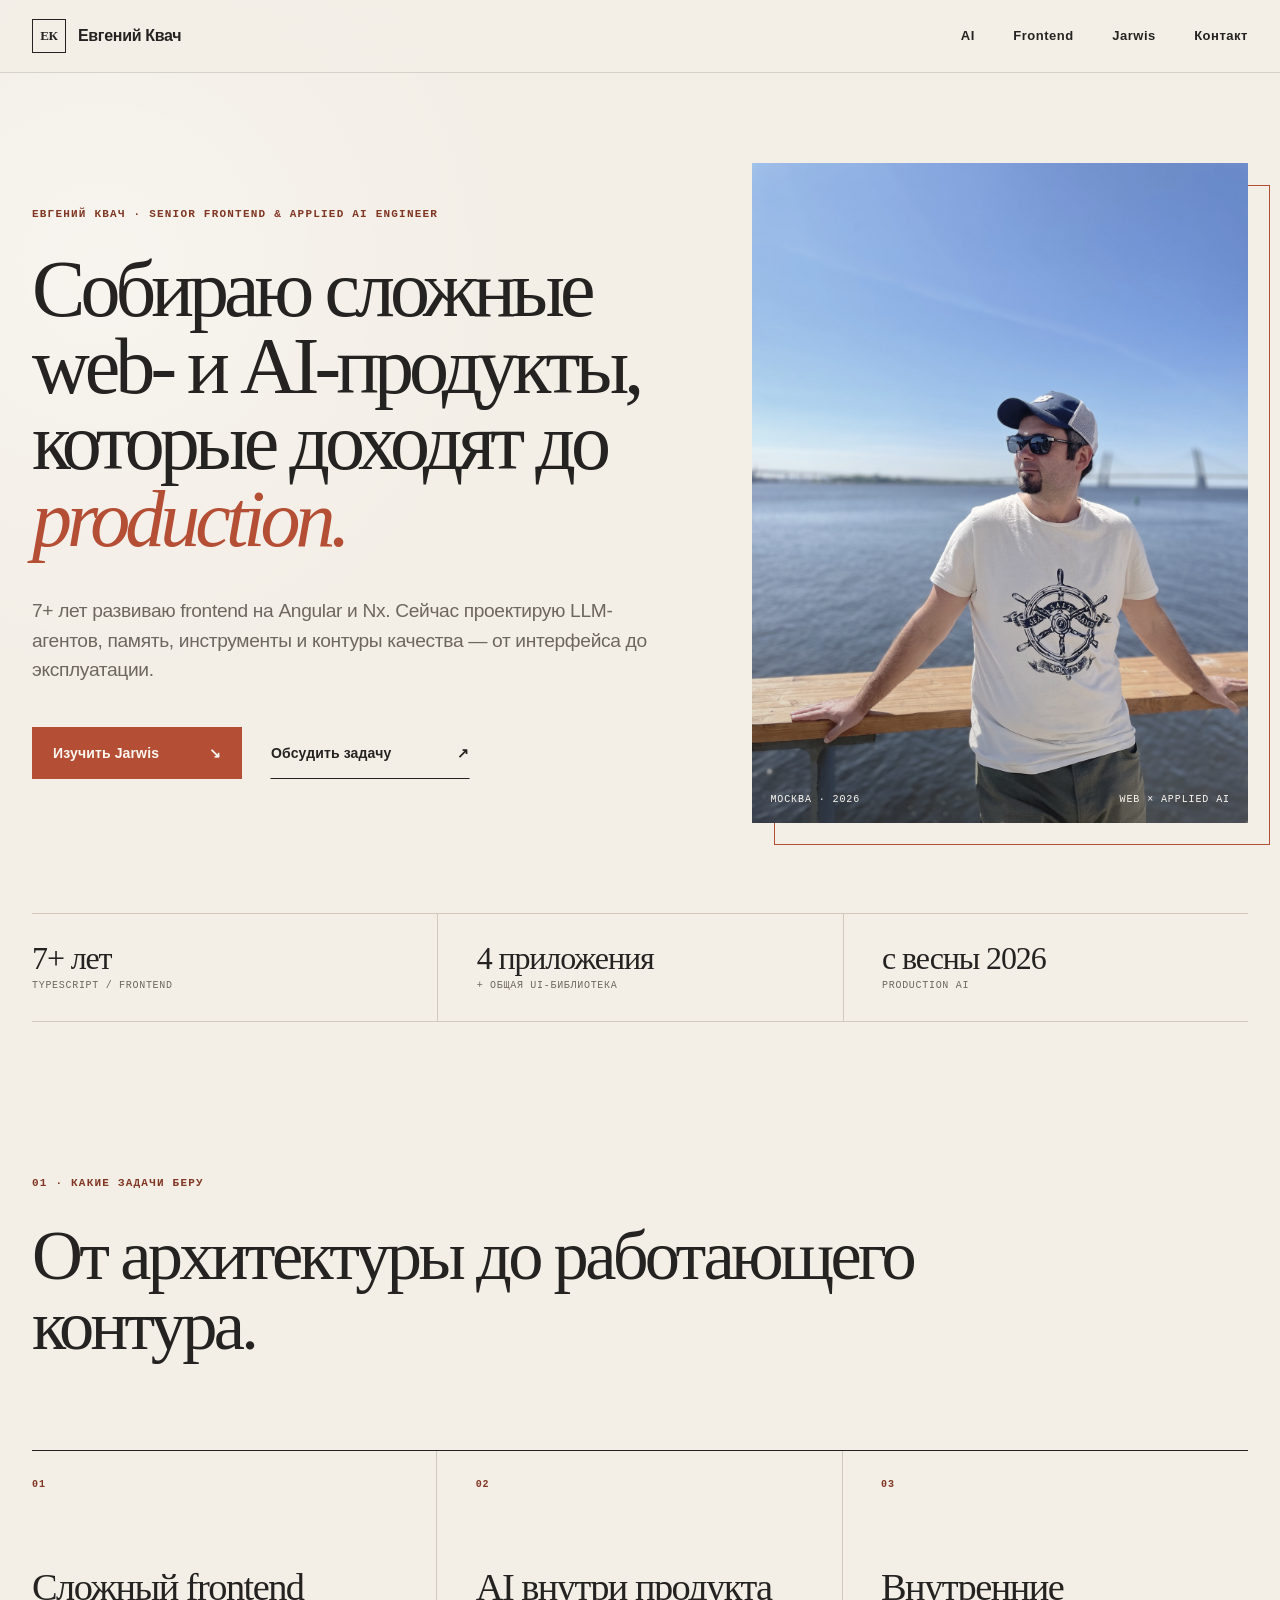
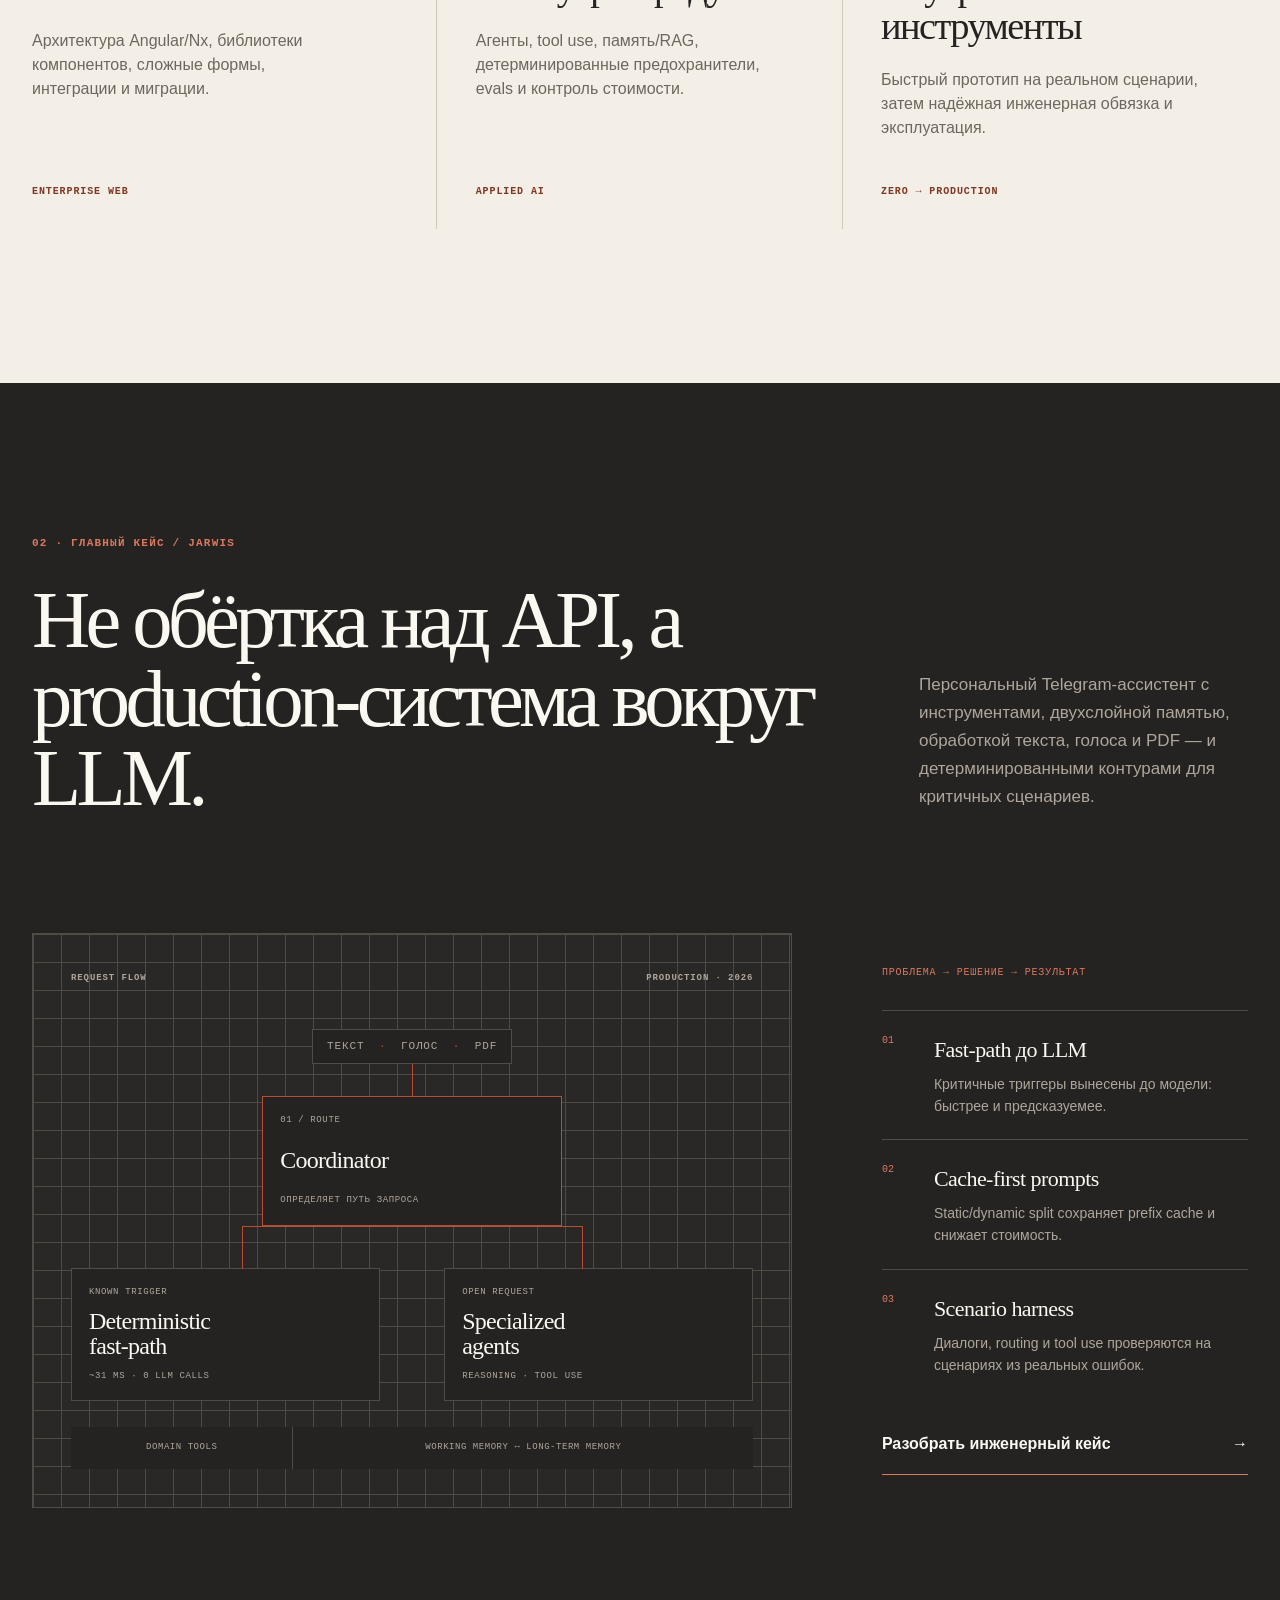
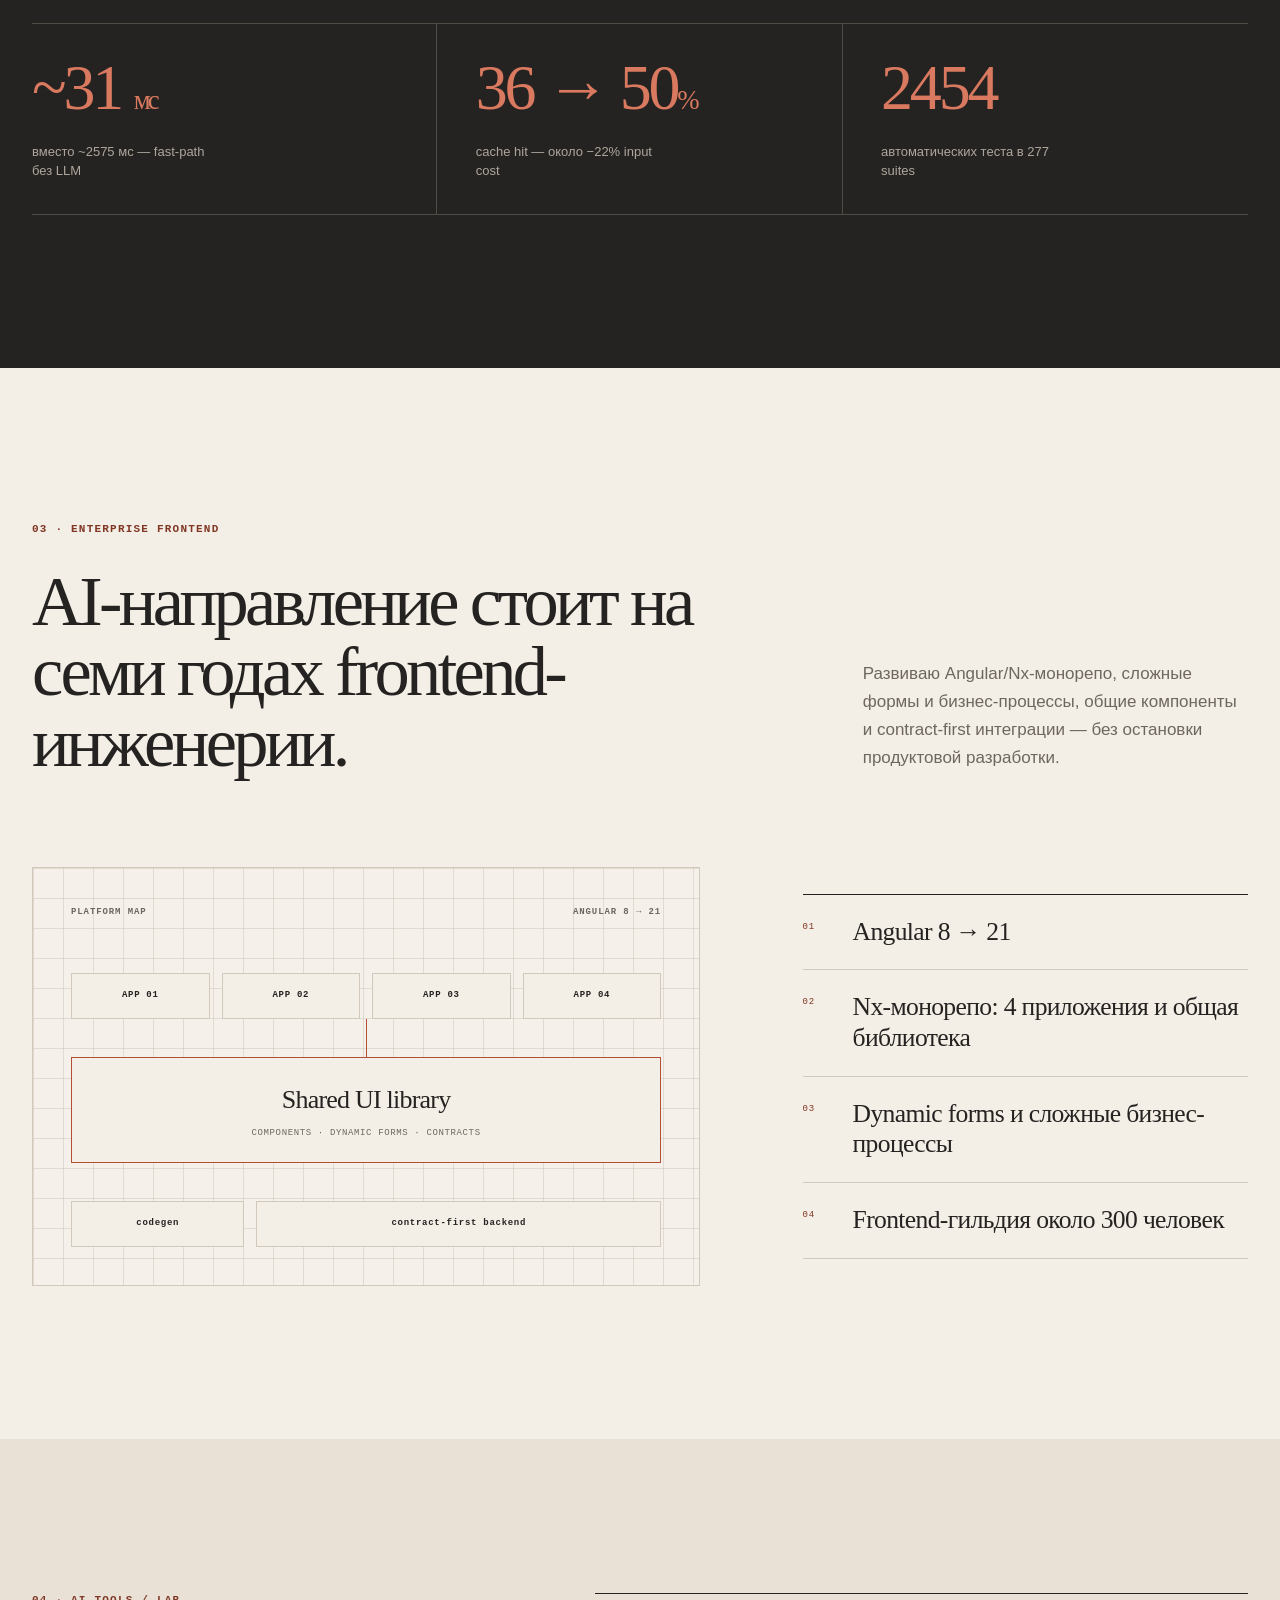
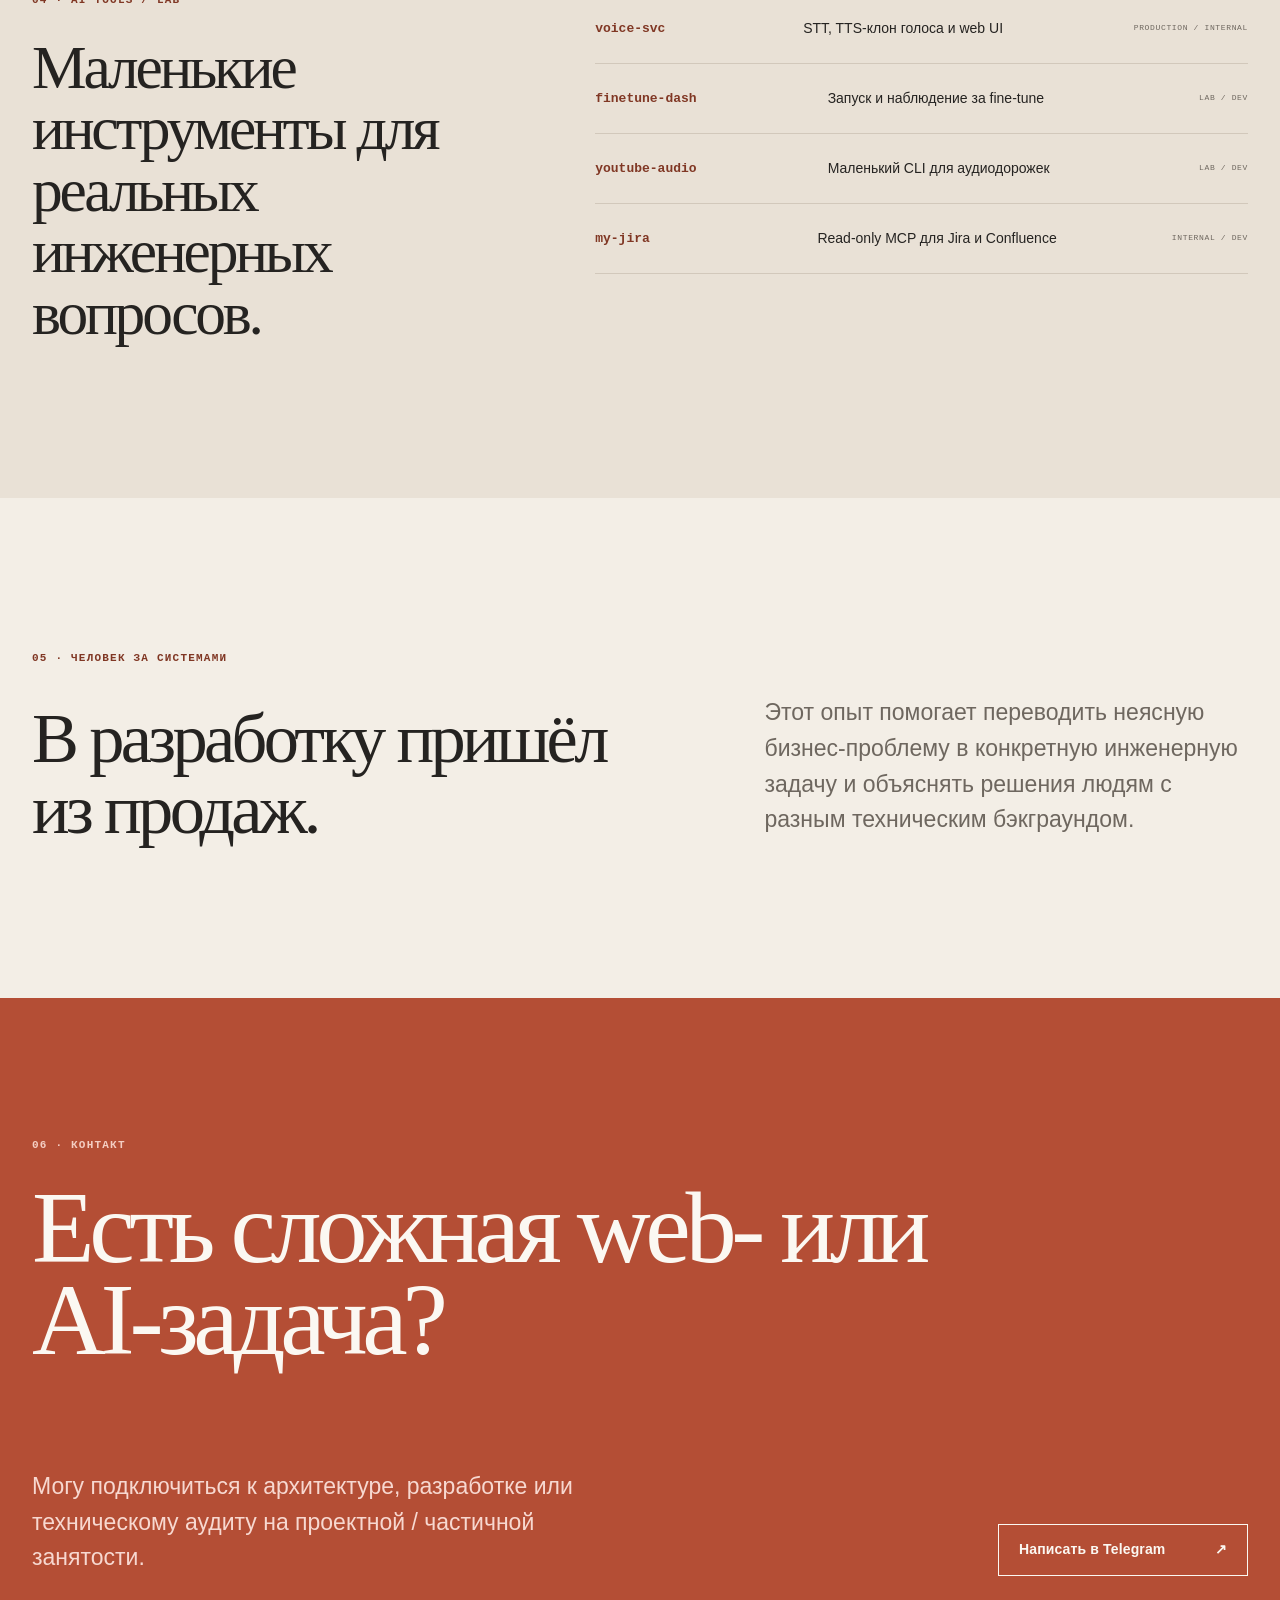
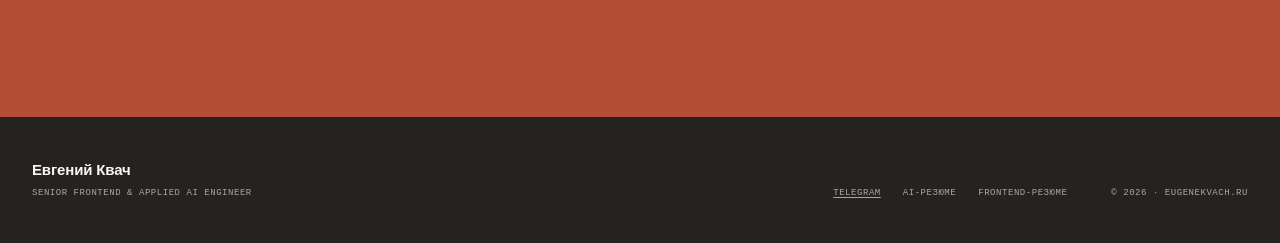
==== prototype/index.html @ 8eeed37c "feat: launch portfolio homepage" ====
<!doctype html>
<html lang="ru">
  <head>
    <meta charset="UTF-8" />
    <meta name="viewport" content="width=device-width, initial-scale=1.0" />
    <meta
      name="description"
      content="Евгений Квач — Senior Frontend &amp; Applied AI Engineer. Сложные web- и AI-продукты от архитектуры до production."
    />
    <title>Евгений Квач — Senior Frontend &amp; Applied AI Engineer</title>
    <link rel="canonical" href="https://eugenekvach.ru/" />
    <link rel="icon" href="data:," />
    <meta property="og:type" content="website" />
    <meta property="og:locale" content="ru_RU" />
    <meta property="og:url" content="https://eugenekvach.ru/" />
    <meta property="og:title" content="Евгений Квач — Senior Frontend &amp; Applied AI Engineer" />
    <meta
      property="og:description"
      content="Собираю сложные web- и AI-продукты, которые доходят до production."
    />
    <meta property="og:image" content="https://eugenekvach.ru/assets/eugene-kvach.jpg" />
    <meta name="twitter:card" content="summary_large_image" />
    <link rel="preload" href="./assets/eugene-kvach.jpg" as="image" />
    <link rel="stylesheet" href="./styles.css" />
  </head>
  <body>
    <a class="skip-link" href="#content">К основному содержанию</a>

    <header class="site-header">
      <div class="shell header-inner">
        <a class="wordmark" href="#top" aria-label="Евгений Квач, на начало страницы">
          <span class="wordmark__mark" aria-hidden="true">ЕК</span>
          <span>Евгений Квач</span>
        </a>

        <nav class="site-nav" aria-label="Основная навигация">
          <a href="#jarwis">AI</a>
          <a href="#frontend">Frontend</a>
          <a href="#jarwis">Jarwis</a>
          <a href="#contact">Контакт</a>
        </nav>
      </div>
    </header>

    <main id="content">
      <section class="hero shell" id="top" aria-labelledby="hero-title">
        <div class="hero__copy">
          <p class="eyebrow">Евгений Квач · Senior Frontend &amp; Applied AI Engineer</p>
          <h1 id="hero-title">
            Собираю сложные web- и AI-продукты, которые доходят до
            <span>production.</span>
          </h1>
          <p class="hero__lead">
            7+ лет развиваю frontend на Angular и Nx. Сейчас проектирую LLM-агентов,
            память, инструменты и контуры качества — от интерфейса до эксплуатации.
          </p>

          <div class="hero__actions" aria-label="Основные действия">
            <a class="button button--primary" href="#jarwis">
              Изучить Jarwis
              <span aria-hidden="true">↘</span>
            </a>
            <a class="button button--text" href="https://t.me/euhoo">
              Обсудить задачу
              <span aria-hidden="true">↗</span>
            </a>
          </div>
        </div>

        <figure class="portrait">
          <img
            class="portrait__image"
            src="./assets/eugene-kvach.jpg"
            alt="Евгений Квач у воды в солнечный день"
            width="1350"
            height="1800"
          />
          <figcaption>
            <span>Москва · 2026</span>
            <span>Web × Applied AI</span>
          </figcaption>
        </figure>
      </section>

      <section class="proof-strip shell" aria-label="Ключевые факты">
        <article>
          <strong>7+ лет</strong>
          <span>TypeScript / frontend</span>
        </article>
        <article>
          <strong>4 приложения</strong>
          <span>+ общая UI-библиотека</span>
        </article>
        <article>
          <strong>с весны 2026</strong>
          <span>production AI</span>
        </article>
      </section>

      <section class="section shell" aria-labelledby="tasks-title">
        <div class="section-heading">
          <p class="eyebrow">01 · Какие задачи беру</p>
          <h2 id="tasks-title">От архитектуры до работающего контура.</h2>
        </div>

        <div class="task-grid">
          <article class="task-card">
            <span class="task-card__number">01</span>
            <h3>Сложный frontend</h3>
            <p>
              Архитектура Angular/Nx, библиотеки компонентов, сложные формы,
              интеграции и миграции.
            </p>
            <span class="task-card__tag">enterprise web</span>
          </article>
          <article class="task-card">
            <span class="task-card__number">02</span>
            <h3>AI внутри продукта</h3>
            <p>
              Агенты, tool use, память/RAG, детерминированные предохранители, evals и
              контроль стоимости.
            </p>
            <span class="task-card__tag">applied AI</span>
          </article>
          <article class="task-card">
            <span class="task-card__number">03</span>
            <h3>Внутренние инструменты</h3>
            <p>
              Быстрый прототип на реальном сценарии, затем надёжная инженерная
              обвязка и эксплуатация.
            </p>
            <span class="task-card__tag">zero → production</span>
          </article>
        </div>
      </section>

      <section class="jarwis" id="jarwis" aria-labelledby="jarwis-title">
        <div class="shell">
          <div class="jarwis__intro">
            <div>
              <p class="eyebrow eyebrow--dark">02 · Главный кейс / Jarwis</p>
              <h2 id="jarwis-title">Не обёртка над API, а production-система вокруг LLM.</h2>
            </div>
            <p>
              Персональный Telegram-ассистент с инструментами, двухслойной памятью,
              обработкой текста, голоса и PDF — и детерминированными контурами для
              критичных сценариев.
            </p>
          </div>

          <div class="jarwis__body">
            <div class="system-map" aria-label="Упрощённая архитектура Jarwis">
              <div class="system-map__caption">
                <span>request flow</span>
                <span>production · 2026</span>
              </div>
              <div class="system-map__ingress">Текст <i>·</i> Голос <i>·</i> PDF</div>
              <div class="flow-line" aria-hidden="true"></div>
              <div class="system-node system-node--primary">
                <span>01 / route</span>
                <strong>Coordinator</strong>
                <small>определяет путь запроса</small>
              </div>
              <div class="flow-split" aria-hidden="true"><span></span></div>
              <div class="system-map__branch">
                <div class="system-node">
                  <span>known trigger</span>
                  <strong>Deterministic<br />fast-path</strong>
                  <small>~31 ms · 0 LLM calls</small>
                </div>
                <div class="system-node">
                  <span>open request</span>
                  <strong>Specialized<br />agents</strong>
                  <small>reasoning · tool use</small>
                </div>
              </div>
              <div class="system-map__foundation">
                <span>domain tools</span>
                <span>working memory ↔ long-term memory</span>
              </div>
            </div>

            <div class="jarwis__story">
              <p class="jarwis__kicker">Проблема → решение → результат</p>
              <ol>
                <li>
                  <span>01</span>
                  <p>
                    <strong>Fast-path до LLM</strong>
                    Критичные триггеры вынесены до модели: быстрее и предсказуемее.
                  </p>
                </li>
                <li>
                  <span>02</span>
                  <p>
                    <strong>Cache-first prompts</strong>
                    Static/dynamic split сохраняет prefix cache и снижает стоимость.
                  </p>
                </li>
                <li>
                  <span>03</span>
                  <p>
                    <strong>Scenario harness</strong>
                    Диалоги, routing и tool use проверяются на сценариях из реальных
                    ошибок.
                  </p>
                </li>
              </ol>
              <a class="case-link" href="#contact">
                Разобрать инженерный кейс
                <span aria-hidden="true">→</span>
              </a>
            </div>
          </div>

          <div class="metric-grid" aria-label="Результаты Jarwis">
            <article>
              <strong>~31 <small>мс</small></strong>
              <span>вместо ~2575 мс — fast-path без LLM</span>
            </article>
            <article>
              <strong>36 → 50<small>%</small></strong>
              <span>cache hit — около −22% input cost</span>
            </article>
            <article>
              <strong>2454</strong>
              <span>автоматических теста в 277 suites</span>
            </article>
          </div>
        </div>
      </section>

      <section class="section shell frontend" id="frontend" aria-labelledby="frontend-title">
        <div class="section-heading section-heading--split">
          <div>
            <p class="eyebrow">03 · Enterprise Frontend</p>
            <h2 id="frontend-title">AI-направление стоит на семи годах frontend-инженерии.</h2>
          </div>
          <p>
            Развиваю Angular/Nx-монорепо, сложные формы и бизнес-процессы, общие
            компоненты и contract-first интеграции — без остановки продуктовой
            разработки.
          </p>
        </div>

        <div class="frontend__content">
          <div class="architecture-map" aria-label="Схема frontend-платформы">
            <div class="architecture-map__topline">
              <span>platform map</span>
              <span>Angular 8 → 21</span>
            </div>
            <div class="architecture-map__apps">
              <span>APP 01</span>
              <span>APP 02</span>
              <span>APP 03</span>
              <span>APP 04</span>
            </div>
            <div class="architecture-map__connector" aria-hidden="true"></div>
            <div class="architecture-map__shared">
              <strong>Shared UI library</strong>
              <span>components · dynamic forms · contracts</span>
            </div>
            <div class="architecture-map__bottom">
              <span>codegen</span>
              <span>contract-first backend</span>
            </div>
          </div>

          <ul class="fact-list">
            <li><span>01</span>Angular 8 → 21</li>
            <li><span>02</span>Nx-монорепо: 4 приложения и общая библиотека</li>
            <li><span>03</span>Dynamic forms и сложные бизнес-процессы</li>
            <li><span>04</span>Frontend-гильдия около 300 человек</li>
          </ul>
        </div>
      </section>

      <section class="lab" id="lab" aria-labelledby="lab-title">
        <div class="shell lab__inner">
          <div class="section-heading">
            <p class="eyebrow">04 · AI Tools / Lab</p>
            <h2 id="lab-title">Маленькие инструменты для реальных инженерных вопросов.</h2>
          </div>

          <div class="lab-list">
            <article>
              <code>voice-svc</code>
              <p>STT, TTS-клон голоса и web UI</p>
              <span>production / internal</span>
            </article>
            <article>
              <code>finetune-dash</code>
              <p>Запуск и наблюдение за fine-tune</p>
              <span>lab / dev</span>
            </article>
            <article>
              <code>youtube-audio</code>
              <p>Маленький CLI для аудиодорожек</p>
              <span>lab / dev</span>
            </article>
            <article>
              <code>my-jira</code>
              <p>Read-only MCP для Jira и Confluence</p>
              <span>internal / dev</span>
            </article>
          </div>
        </div>
      </section>

      <section class="about shell" aria-labelledby="about-title">
        <p class="eyebrow">05 · Человек за системами</p>
        <div class="about__copy">
          <h2 id="about-title">В разработку пришёл из продаж.</h2>
          <p>
            Этот опыт помогает переводить неясную бизнес-проблему в конкретную
            инженерную задачу и объяснять решения людям с разным техническим
            бэкграундом.
          </p>
        </div>
      </section>

      <section class="contact" id="contact" aria-labelledby="contact-title">
        <div class="shell contact__inner">
          <p class="eyebrow eyebrow--contact">06 · Контакт</p>
          <h2 id="contact-title">Есть сложная web- или AI-задача?</h2>
          <div class="contact__footer">
            <p>
              Могу подключиться к архитектуре, разработке или техническому аудиту на
              проектной / частичной занятости.
            </p>
            <a class="button button--contact" href="https://t.me/euhoo">
              Написать в Telegram
              <span aria-hidden="true">↗</span>
            </a>
          </div>
        </div>
      </section>
    </main>

    <footer class="site-footer">
      <div class="shell footer-inner">
        <div>
          <strong>Евгений Квач</strong>
          <span>Senior Frontend &amp; Applied AI Engineer</span>
        </div>
        <div class="footer-links">
          <a href="https://t.me/euhoo">Telegram</a>
          <span>AI-резюме</span>
          <span>Frontend-резюме</span>
        </div>
        <span>© 2026 · eugenekvach.ru</span>
      </div>
    </footer>
  </body>
</html>
---- prototype/styles.css ----
:root {
  --paper: #f3eee6;
  --paper-strong: #e9e1d6;
  --ink: #252321;
  --ink-soft: #6e675f;
  --line: #d2c8bb;
  --accent: #b44e35;
  --accent-dark: #803724;
  --night: #252321;
  --night-soft: #aea69c;
  --night-line: #514b45;
  --white: #fbf8f2;
  --serif: Georgia, "Times New Roman", serif;
  --sans: Inter, ui-sans-serif, -apple-system, BlinkMacSystemFont, "Segoe UI", sans-serif;
  --mono: "SFMono-Regular", Consolas, "Liberation Mono", monospace;
  --shell: 1320px;
}

*,
*::before,
*::after {
  box-sizing: border-box;
}

html {
  scroll-behavior: smooth;
}

body {
  margin: 0;
  background:
    radial-gradient(circle at 8% 4%, rgb(255 255 255 / 36%), transparent 26rem),
    var(--paper);
  color: var(--ink);
  font-family: var(--sans);
  font-size: 16px;
  line-height: 1.5;
  text-rendering: optimizeLegibility;
}

body,
a,
button {
  -webkit-font-smoothing: antialiased;
}

a {
  color: inherit;
  text-decoration-thickness: 1px;
  text-underline-offset: 0.24em;
}

img {
  display: block;
  max-width: 100%;
}

::selection {
  background: var(--accent);
  color: var(--white);
}

.shell {
  width: min(calc(100% - 64px), var(--shell));
  margin-inline: auto;
}

.skip-link {
  position: fixed;
  z-index: 100;
  top: 12px;
  left: 12px;
  padding: 10px 16px;
  translate: 0 -160%;
  background: var(--ink);
  color: var(--white);
}

.skip-link:focus {
  translate: 0;
}

.site-header {
  position: sticky;
  z-index: 20;
  top: 0;
  border-bottom: 1px solid rgb(37 35 33 / 14%);
  background: rgb(243 238 230 / 88%);
  backdrop-filter: blur(14px);
}

.header-inner {
  display: flex;
  min-height: 72px;
  align-items: center;
  justify-content: space-between;
  gap: 32px;
}

.wordmark {
  display: inline-flex;
  align-items: center;
  gap: 12px;
  font-weight: 680;
  letter-spacing: -0.02em;
  text-decoration: none;
}

.wordmark__mark {
  display: grid;
  width: 34px;
  aspect-ratio: 1;
  place-items: center;
  border: 1px solid var(--ink);
  font-family: var(--serif);
  font-size: 13px;
  font-weight: 700;
}

.site-nav {
  display: flex;
  align-items: center;
  gap: clamp(18px, 3vw, 42px);
  font-size: 13px;
  font-weight: 650;
  letter-spacing: 0.04em;
}

.site-nav a {
  text-decoration-color: transparent;
  transition: text-decoration-color 160ms ease;
}

.site-nav a:hover,
.site-nav a:focus-visible {
  text-decoration-color: var(--accent);
}

.hero {
  display: grid;
  min-height: min(850px, calc(100svh - 72px));
  grid-template-columns: minmax(0, 1.12fr) minmax(390px, 0.88fr);
  align-items: center;
  gap: clamp(48px, 7vw, 112px);
  padding-block: clamp(56px, 7vw, 100px);
}

.hero__copy {
  position: relative;
  z-index: 1;
}

.eyebrow {
  margin: 0 0 28px;
  color: var(--accent-dark);
  font-family: var(--mono);
  font-size: 11px;
  font-weight: 700;
  letter-spacing: 0.11em;
  line-height: 1.45;
  text-transform: uppercase;
}

.hero h1 {
  max-width: 920px;
  margin: 0;
  font-family: var(--serif);
  font-size: clamp(54px, 6.25vw, 92px);
  font-weight: 400;
  letter-spacing: -0.062em;
  line-height: 0.96;
}

.hero h1 span {
  color: var(--accent);
  font-style: italic;
  white-space: nowrap;
}

.hero__lead {
  max-width: 660px;
  margin: 38px 0 0;
  color: var(--ink-soft);
  font-size: clamp(18px, 1.5vw, 22px);
  letter-spacing: -0.018em;
  line-height: 1.55;
}

.hero__actions {
  display: flex;
  flex-wrap: wrap;
  gap: 14px 28px;
  margin-top: 42px;
}

.button {
  display: inline-flex;
  min-height: 52px;
  align-items: center;
  justify-content: space-between;
  gap: 28px;
  border: 1px solid transparent;
  font-size: 14px;
  font-weight: 720;
  letter-spacing: 0.01em;
  text-decoration: none;
  transition:
    background-color 160ms ease,
    border-color 160ms ease,
    color 160ms ease;
}

.button--primary {
  min-width: 210px;
  padding: 0 20px;
  background: var(--accent);
  color: var(--white);
}

.button--primary:hover,
.button--primary:focus-visible {
  background: var(--accent-dark);
}

.button--text {
  min-width: 200px;
  border-bottom-color: var(--ink);
}

.button--text:hover,
.button--text:focus-visible {
  border-bottom-color: var(--accent);
  color: var(--accent-dark);
}

.portrait {
  position: relative;
  width: min(100%, 520px);
  margin: 0 0 0 auto;
  align-self: stretch;
}

.portrait::before {
  position: absolute;
  z-index: -1;
  inset: 22px -22px -22px 22px;
  border: 1px solid var(--accent);
  content: "";
}

.portrait::after {
  position: absolute;
  inset: 0;
  background: linear-gradient(180deg, transparent 58%, rgb(36 32 29 / 20%));
  content: "";
  pointer-events: none;
}

.portrait__image {
  width: 100%;
  height: 100%;
  min-height: 620px;
  object-fit: cover;
  object-position: 58% 56%;
  filter: saturate(0.78) contrast(0.97) sepia(0.05);
}

.portrait figcaption {
  position: absolute;
  z-index: 2;
  right: 18px;
  bottom: 16px;
  left: 18px;
  display: flex;
  justify-content: space-between;
  gap: 20px;
  color: var(--white);
  font-family: var(--mono);
  font-size: 10px;
  letter-spacing: 0.09em;
  text-transform: uppercase;
}

.proof-strip {
  display: grid;
  grid-template-columns: repeat(3, 1fr);
  border-block: 1px solid var(--line);
}

.proof-strip article {
  display: grid;
  gap: 4px;
  padding: 28px clamp(18px, 3vw, 42px);
  border-left: 1px solid var(--line);
}

.proof-strip article:first-child {
  border-left: 0;
  padding-left: 0;
}

.proof-strip strong {
  font-family: var(--serif);
  font-size: clamp(25px, 2.5vw, 34px);
  font-weight: 400;
  letter-spacing: -0.035em;
  line-height: 1;
}

.proof-strip span {
  color: var(--ink-soft);
  font-family: var(--mono);
  font-size: 10px;
  letter-spacing: 0.07em;
  text-transform: uppercase;
}

.section {
  padding-block: clamp(104px, 12vw, 176px);
}

.section-heading {
  max-width: 950px;
  margin-bottom: clamp(52px, 7vw, 92px);
}

.section-heading h2,
.about h2,
.contact h2 {
  margin: 0;
  font-family: var(--serif);
  font-size: clamp(44px, 5.5vw, 78px);
  font-weight: 400;
  letter-spacing: -0.052em;
  line-height: 1;
}

.task-grid {
  display: grid;
  grid-template-columns: repeat(3, 1fr);
  border-top: 1px solid var(--ink);
}

.task-card {
  display: flex;
  min-height: 360px;
  flex-direction: column;
  padding: 26px clamp(22px, 3vw, 40px) 30px;
  border-right: 1px solid var(--line);
}

.task-card:first-child {
  padding-left: 0;
}

.task-card:last-child {
  border-right: 0;
  padding-right: 0;
}

.task-card__number,
.task-card__tag {
  color: var(--accent-dark);
  font-family: var(--mono);
  font-size: 10px;
  font-weight: 700;
  letter-spacing: 0.09em;
  text-transform: uppercase;
}

.task-card h3 {
  max-width: 300px;
  margin: 76px 0 22px;
  font-family: var(--serif);
  font-size: clamp(31px, 3vw, 43px);
  font-weight: 400;
  letter-spacing: -0.04em;
  line-height: 1.02;
}

.task-card p {
  max-width: 36ch;
  margin: 0;
  color: var(--ink-soft);
  font-size: 16px;
}

.task-card__tag {
  margin-top: auto;
  padding-top: 44px;
}

.jarwis {
  overflow: hidden;
  padding-block: clamp(104px, 12vw, 170px);
  background: var(--night);
  color: var(--white);
}

.eyebrow--dark {
  color: #d9795f;
}

.jarwis__intro {
  display: grid;
  grid-template-columns: minmax(0, 1.55fr) minmax(280px, 0.65fr);
  align-items: end;
  gap: clamp(44px, 8vw, 130px);
}

.jarwis__intro h2 {
  max-width: 900px;
  margin: 0;
  font-family: var(--serif);
  font-size: clamp(48px, 6.3vw, 88px);
  font-weight: 400;
  letter-spacing: -0.058em;
  line-height: 0.98;
}

.jarwis__intro > p {
  margin: 0 0 6px;
  color: var(--night-soft);
  font-size: 17px;
  line-height: 1.65;
}

.jarwis__body {
  display: grid;
  grid-template-columns: minmax(0, 1.35fr) minmax(300px, 0.65fr);
  gap: clamp(46px, 7vw, 100px);
  margin-top: clamp(70px, 9vw, 124px);
}

.system-map {
  padding: clamp(22px, 3vw, 38px);
  border: 1px solid var(--night-line);
  background:
    linear-gradient(var(--night-line) 1px, transparent 1px),
    linear-gradient(90deg, var(--night-line) 1px, transparent 1px),
    #2a2826;
  background-size: 28px 28px;
}

.system-map__caption,
.architecture-map__topline {
  display: flex;
  justify-content: space-between;
  gap: 20px;
  color: var(--night-soft);
  font-family: var(--mono);
  font-size: 9px;
  font-weight: 700;
  letter-spacing: 0.1em;
  text-transform: uppercase;
}

.system-map__ingress {
  width: fit-content;
  margin: 44px auto 0;
  padding: 8px 14px;
  border: 1px solid var(--night-line);
  background: var(--night);
  color: var(--night-soft);
  font-family: var(--mono);
  font-size: 11px;
  letter-spacing: 0.08em;
  text-transform: uppercase;
}

.system-map__ingress i {
  padding-inline: 7px;
  color: var(--accent);
  font-style: normal;
}

.flow-line {
  width: 1px;
  height: 32px;
  margin-inline: auto;
  background: var(--accent);
}

.system-node {
  display: grid;
  min-height: 130px;
  align-content: space-between;
  gap: 10px;
  padding: 17px;
  border: 1px solid var(--night-line);
  background: var(--night);
}

.system-node--primary {
  width: min(100%, 300px);
  margin-inline: auto;
  border-color: var(--accent);
}

.system-node span,
.system-node small {
  color: var(--night-soft);
  font-family: var(--mono);
  font-size: 9px;
  font-weight: 500;
  letter-spacing: 0.07em;
  text-transform: uppercase;
}

.system-node strong {
  font-family: var(--serif);
  font-size: 24px;
  font-weight: 400;
  letter-spacing: -0.03em;
  line-height: 1.05;
}

.flow-split {
  position: relative;
  width: 50%;
  height: 42px;
  margin-inline: auto;
  border-top: 1px solid var(--accent);
}

.flow-split::before,
.flow-split::after,
.flow-split span {
  position: absolute;
  top: 0;
  width: 1px;
  height: 42px;
  background: var(--accent);
  content: "";
}

.flow-split::before {
  left: 0;
}

.flow-split::after {
  right: 0;
}

.flow-split span {
  left: 50%;
  height: 0;
}

.system-map__branch {
  display: grid;
  grid-template-columns: 1fr 1fr;
  gap: clamp(22px, 5vw, 64px);
}

.system-map__foundation {
  display: grid;
  grid-template-columns: 0.65fr 1.35fr;
  gap: 1px;
  margin-top: 26px;
  background: var(--night-line);
}

.system-map__foundation span {
  padding: 14px;
  background: var(--night);
  color: var(--night-soft);
  font-family: var(--mono);
  font-size: 9px;
  letter-spacing: 0.06em;
  text-align: center;
  text-transform: uppercase;
}

.jarwis__story {
  align-self: center;
}

.jarwis__kicker {
  margin: 0 0 30px;
  color: #d9795f;
  font-family: var(--mono);
  font-size: 10px;
  letter-spacing: 0.08em;
  text-transform: uppercase;
}

.jarwis__story ol {
  margin: 0;
  padding: 0;
  list-style: none;
}

.jarwis__story li {
  display: grid;
  grid-template-columns: 34px 1fr;
  gap: 18px;
  padding: 22px 0;
  border-top: 1px solid var(--night-line);
}

.jarwis__story li > span {
  color: #d9795f;
  font-family: var(--mono);
  font-size: 10px;
}

.jarwis__story li p {
  margin: 0;
  color: var(--night-soft);
  font-size: 14px;
  line-height: 1.55;
}

.jarwis__story li strong {
  display: block;
  margin-bottom: 7px;
  color: var(--white);
  font-family: var(--serif);
  font-size: 22px;
  font-weight: 400;
  letter-spacing: -0.025em;
}

.case-link {
  display: flex;
  justify-content: space-between;
  margin-top: 16px;
  padding: 18px 0;
  border-bottom: 1px solid #d9795f;
  color: var(--white);
  font-weight: 700;
  text-decoration: none;
}

.metric-grid {
  display: grid;
  grid-template-columns: repeat(3, 1fr);
  margin-top: clamp(72px, 9vw, 120px);
  border-block: 1px solid var(--night-line);
}

.metric-grid article {
  min-height: 190px;
  padding: 32px clamp(20px, 3vw, 42px);
  border-right: 1px solid var(--night-line);
}

.metric-grid article:first-child {
  padding-left: 0;
}

.metric-grid article:last-child {
  border-right: 0;
  padding-right: 0;
}

.metric-grid strong {
  display: block;
  color: #d9795f;
  font-family: var(--serif);
  font-size: clamp(44px, 5vw, 70px);
  font-weight: 400;
  letter-spacing: -0.05em;
  line-height: 1;
}

.metric-grid small {
  font-size: 0.42em;
}

.metric-grid span {
  display: block;
  max-width: 27ch;
  margin-top: 22px;
  color: var(--night-soft);
  font-size: 13px;
  line-height: 1.5;
}

.section-heading--split {
  display: grid;
  max-width: none;
  grid-template-columns: minmax(0, 1.3fr) minmax(260px, 0.7fr);
  align-items: end;
  gap: clamp(50px, 9vw, 150px);
}

.section-heading--split > p {
  margin: 0 0 5px;
  color: var(--ink-soft);
  font-size: 17px;
  line-height: 1.65;
}

.frontend__content {
  display: grid;
  grid-template-columns: minmax(0, 1.2fr) minmax(300px, 0.8fr);
  gap: clamp(54px, 8vw, 120px);
  align-items: center;
}

.architecture-map {
  padding: clamp(22px, 3vw, 38px);
  border: 1px solid var(--line);
  background:
    linear-gradient(rgb(210 200 187 / 55%) 1px, transparent 1px),
    linear-gradient(90deg, rgb(210 200 187 / 55%) 1px, transparent 1px),
    rgb(255 255 255 / 16%);
  background-size: 30px 30px;
}

.architecture-map__topline {
  color: var(--ink-soft);
}

.architecture-map__apps {
  display: grid;
  grid-template-columns: repeat(4, 1fr);
  gap: 12px;
  margin-top: 54px;
}

.architecture-map__apps span,
.architecture-map__bottom span {
  padding: 15px 8px;
  border: 1px solid var(--line);
  background: var(--paper);
  font-family: var(--mono);
  font-size: 9px;
  font-weight: 700;
  letter-spacing: 0.08em;
  text-align: center;
}

.architecture-map__connector {
  width: 1px;
  height: 38px;
  margin-inline: auto;
  background: var(--accent);
}

.architecture-map__shared {
  display: grid;
  gap: 8px;
  padding: 22px;
  border: 1px solid var(--accent);
  background: var(--paper);
  text-align: center;
}

.architecture-map__shared strong {
  font-family: var(--serif);
  font-size: 26px;
  font-weight: 400;
  letter-spacing: -0.03em;
}

.architecture-map__shared span {
  color: var(--ink-soft);
  font-family: var(--mono);
  font-size: 9px;
  letter-spacing: 0.07em;
  text-transform: uppercase;
}

.architecture-map__bottom {
  display: grid;
  grid-template-columns: 0.6fr 1.4fr;
  gap: 12px;
  margin-top: 38px;
}

.fact-list {
  margin: 0;
  padding: 0;
  border-top: 1px solid var(--ink);
  list-style: none;
}

.fact-list li {
  display: grid;
  grid-template-columns: 34px 1fr;
  gap: 16px;
  padding: 22px 0;
  border-bottom: 1px solid var(--line);
  font-family: var(--serif);
  font-size: clamp(20px, 2vw, 27px);
  letter-spacing: -0.025em;
  line-height: 1.2;
}

.fact-list li span {
  padding-top: 5px;
  color: var(--accent-dark);
  font-family: var(--mono);
  font-size: 9px;
  letter-spacing: 0.08em;
}

.lab {
  padding-block: clamp(104px, 12vw, 170px);
  background: var(--paper-strong);
}

.lab__inner {
  display: grid;
  grid-template-columns: minmax(300px, 0.8fr) minmax(0, 1.2fr);
  gap: clamp(60px, 10vw, 170px);
}

.lab .section-heading {
  margin-bottom: 0;
}

.lab .section-heading h2 {
  font-size: clamp(42px, 4.8vw, 70px);
}

.lab-list {
  border-top: 1px solid var(--ink);
}

.lab-list article {
  display: grid;
  grid-template-columns: 0.6fr 1fr auto;
  gap: 24px;
  align-items: center;
  padding: 24px 0;
  border-bottom: 1px solid var(--line);
}

.lab-list code {
  color: var(--accent-dark);
  font-family: var(--mono);
  font-size: 13px;
  font-weight: 700;
}

.lab-list p {
  margin: 0;
  font-size: 14px;
}

.lab-list span {
  color: var(--ink-soft);
  font-family: var(--mono);
  font-size: 8px;
  letter-spacing: 0.08em;
  text-transform: uppercase;
}

.about {
  padding-block: clamp(105px, 12vw, 170px);
}

.about__copy {
  display: grid;
  grid-template-columns: minmax(0, 0.9fr) minmax(300px, 0.72fr);
  align-items: end;
  justify-content: space-between;
  gap: clamp(60px, 10vw, 170px);
}

.about__copy p {
  margin: 0 0 6px;
  color: var(--ink-soft);
  font-size: clamp(18px, 1.8vw, 24px);
  line-height: 1.55;
}

.contact {
  padding-block: clamp(90px, 11vw, 150px);
  background: var(--accent);
  color: var(--white);
}

.eyebrow--contact {
  color: #f4cec3;
}

.contact h2 {
  max-width: 1000px;
  font-size: clamp(54px, 8vw, 112px);
  line-height: 0.9;
}

.contact__footer {
  display: flex;
  align-items: end;
  justify-content: space-between;
  gap: 44px;
  margin-top: clamp(60px, 8vw, 110px);
}

.contact__footer p {
  max-width: 610px;
  margin: 0;
  color: #f7d8d0;
  font-size: clamp(17px, 1.8vw, 23px);
  line-height: 1.55;
}

.button--contact {
  min-width: 250px;
  padding: 0 20px;
  border-color: var(--white);
}

.button--contact:hover,
.button--contact:focus-visible {
  background: var(--white);
  color: var(--accent-dark);
}

.site-footer {
  padding-block: 42px;
  background: var(--night);
  color: var(--white);
}

.footer-inner {
  display: grid;
  grid-template-columns: 1fr auto auto;
  gap: 44px;
  align-items: end;
  color: var(--night-soft);
  font-family: var(--mono);
  font-size: 9px;
  letter-spacing: 0.06em;
  text-transform: uppercase;
}

.footer-inner > div:first-child {
  display: grid;
  gap: 6px;
}

.footer-inner strong {
  color: var(--white);
  font-family: var(--sans);
  font-size: 15px;
  letter-spacing: -0.01em;
  text-transform: none;
}

.footer-links {
  display: flex;
  gap: 22px;
}

:focus-visible {
  outline: 2px solid currentColor;
  outline-offset: 4px;
}

@media (max-width: 1050px) {
  .hero {
    grid-template-columns: minmax(0, 1fr) minmax(330px, 0.7fr);
    gap: 46px;
  }

  .hero h1 {
    font-size: clamp(52px, 7vw, 72px);
  }

  .portrait__image {
    min-height: 560px;
  }

  .jarwis__intro,
  .section-heading--split {
    grid-template-columns: 1fr;
  }

  .jarwis__intro > p,
  .section-heading--split > p {
    max-width: 660px;
  }

  .jarwis__body {
    grid-template-columns: 1fr;
  }

  .jarwis__story {
    display: grid;
    grid-template-columns: 1fr 1.5fr;
    gap: 40px;
  }

  .jarwis__kicker {
    margin-top: 24px;
  }

  .case-link {
    grid-column: 2;
  }

  .frontend__content {
    grid-template-columns: 1fr;
  }

  .lab__inner {
    grid-template-columns: 1fr;
  }

  .lab .section-heading {
    max-width: 800px;
  }
}

@media (max-width: 760px) {
  .shell {
    width: min(calc(100% - 40px), var(--shell));
  }

  .header-inner {
    min-height: 62px;
  }

  .wordmark > span:last-child {
    display: none;
  }

  .site-nav {
    max-width: calc(100vw - 92px);
    gap: 20px;
    overflow-x: auto;
    scrollbar-width: none;
  }

  .site-nav::-webkit-scrollbar {
    display: none;
  }

  .hero {
    min-height: auto;
    grid-template-columns: 1fr;
    gap: 52px;
    padding-block: 54px 74px;
  }

  .hero h1 {
    font-size: clamp(46px, 13vw, 66px);
    line-height: 0.95;
  }

  .hero__lead {
    margin-top: 30px;
    font-size: 17px;
  }

  .hero__actions {
    margin-top: 34px;
  }

  .portrait {
    width: calc(100% - 16px);
    height: min(118vw, 590px);
    margin: 0 auto 0 0;
  }

  .portrait::before {
    inset: 14px -14px -14px 14px;
  }

  .portrait__image {
    min-height: 0;
    object-position: 58% 54%;
  }

  .proof-strip,
  .task-grid,
  .metric-grid {
    grid-template-columns: 1fr;
  }

  .proof-strip article,
  .proof-strip article:first-child {
    padding: 22px 0;
    border-left: 0;
    border-bottom: 1px solid var(--line);
  }

  .proof-strip article:last-child {
    border-bottom: 0;
  }

  .section-heading {
    margin-bottom: 46px;
  }

  .section-heading h2,
  .about h2 {
    font-size: clamp(41px, 11vw, 58px);
  }

  .task-card,
  .task-card:first-child,
  .task-card:last-child {
    min-height: 300px;
    padding: 24px 0;
    border-right: 0;
    border-bottom: 1px solid var(--line);
  }

  .task-card:last-child {
    border-bottom: 0;
  }

  .task-card h3 {
    margin-top: 50px;
  }

  .jarwis__intro h2 {
    font-size: clamp(43px, 12vw, 60px);
  }

  .system-map__branch {
    gap: 14px;
  }

  .system-node {
    min-height: 142px;
    padding: 13px;
  }

  .system-node strong {
    font-size: 20px;
  }

  .flow-split {
    width: 52%;
  }

  .system-map__foundation {
    grid-template-columns: 1fr;
  }

  .jarwis__story {
    display: block;
  }

  .case-link {
    grid-column: auto;
  }

  .metric-grid article,
  .metric-grid article:first-child,
  .metric-grid article:last-child {
    min-height: auto;
    padding: 28px 0;
    border-right: 0;
    border-bottom: 1px solid var(--night-line);
  }

  .metric-grid article:last-child {
    border-bottom: 0;
  }

  .architecture-map__apps {
    grid-template-columns: repeat(2, 1fr);
  }

  .architecture-map__bottom {
    grid-template-columns: 1fr;
  }

  .lab-list article {
    grid-template-columns: 1fr auto;
    gap: 7px 18px;
  }

  .lab-list p {
    grid-column: 1 / -1;
    grid-row: 2;
  }

  .about__copy {
    grid-template-columns: 1fr;
    gap: 38px;
  }

  .contact h2 {
    font-size: clamp(51px, 14vw, 76px);
  }

  .contact__footer {
    align-items: stretch;
    flex-direction: column;
  }

  .button--contact {
    width: 100%;
  }

  .footer-inner {
    grid-template-columns: 1fr;
    gap: 26px;
  }

  .footer-links {
    flex-wrap: wrap;
  }
}

@media (max-width: 430px) {
  .hero__actions {
    display: grid;
  }

  .button--primary,
  .button--text {
    width: 100%;
  }

  .portrait figcaption span:last-child {
    display: none;
  }

  .system-map {
    margin-inline: -8px;
    padding-inline: 14px;
  }

  .system-node strong {
    font-size: 18px;
  }
}

@media (prefers-reduced-motion: reduce) {
  html {
    scroll-behavior: auto;
  }

  *,
  *::before,
  *::after {
    scroll-behavior: auto !important;
    transition-duration: 0.01ms !important;
  }
}
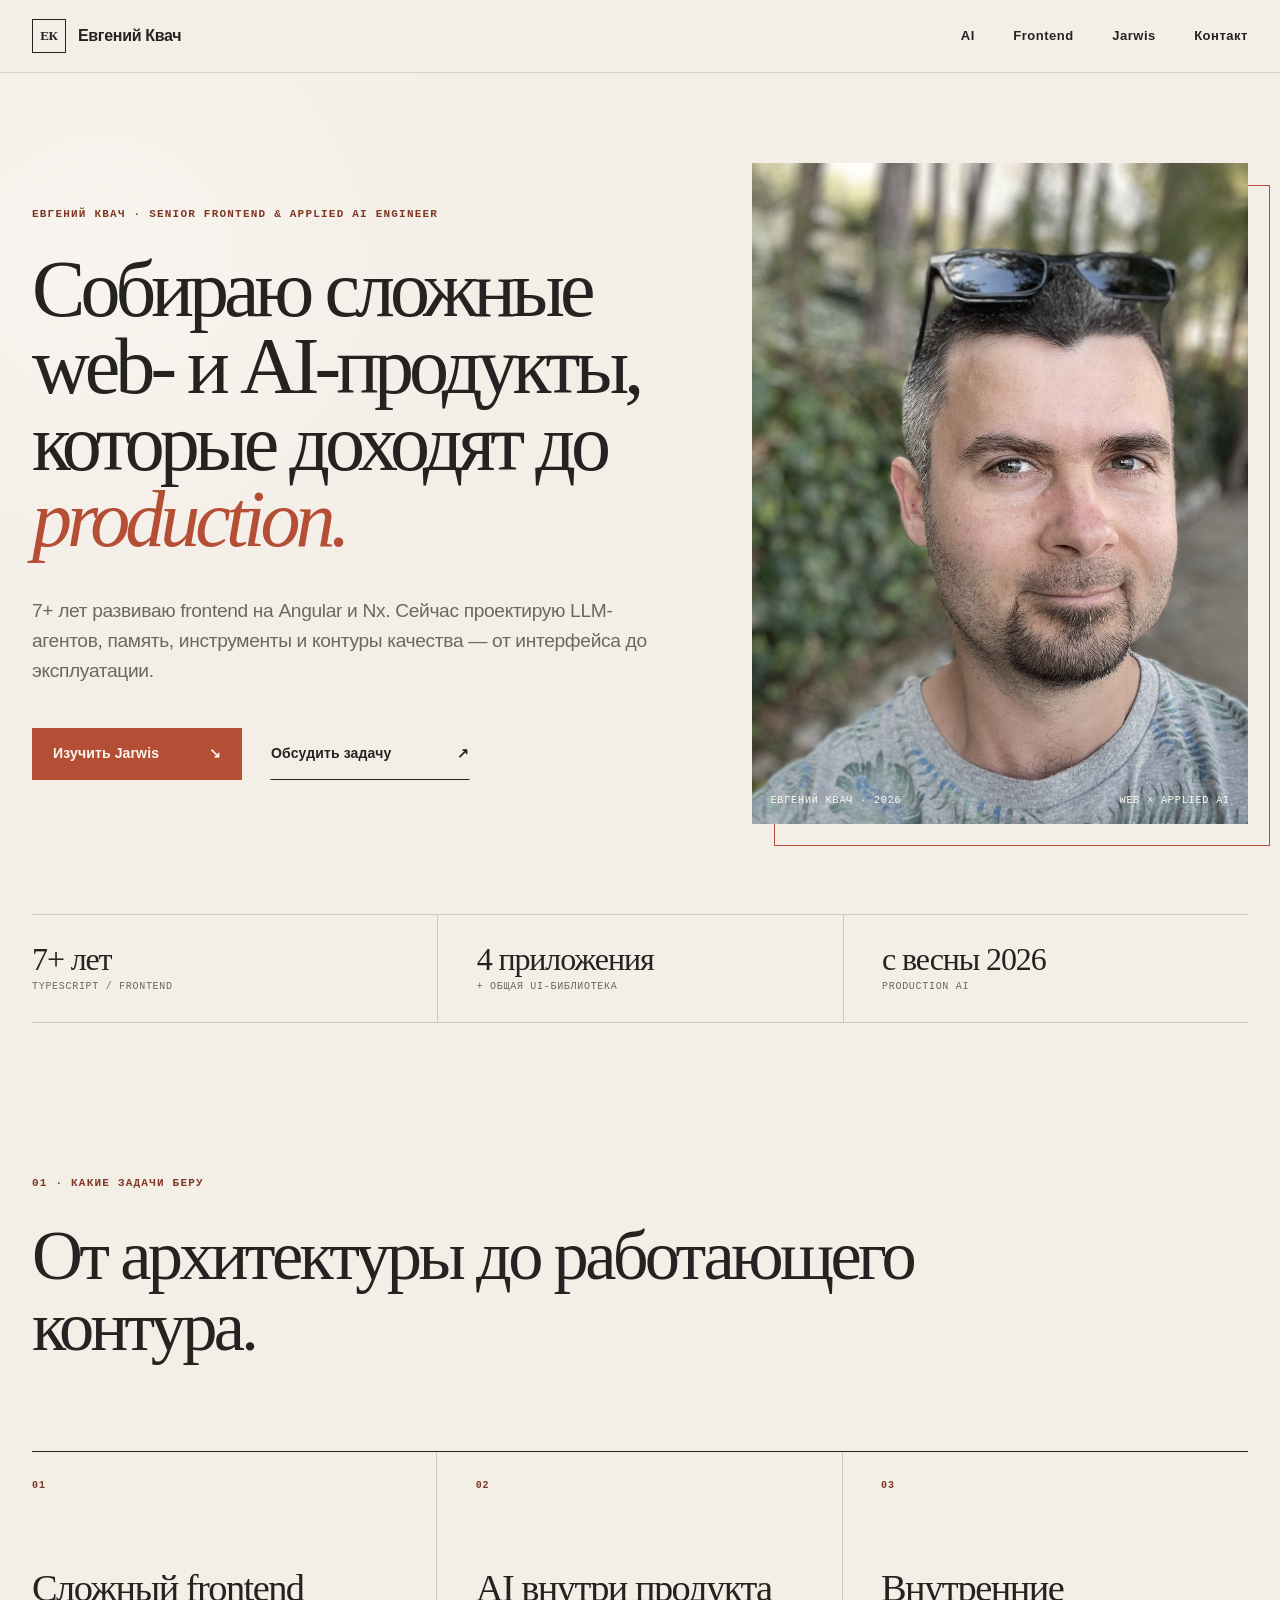
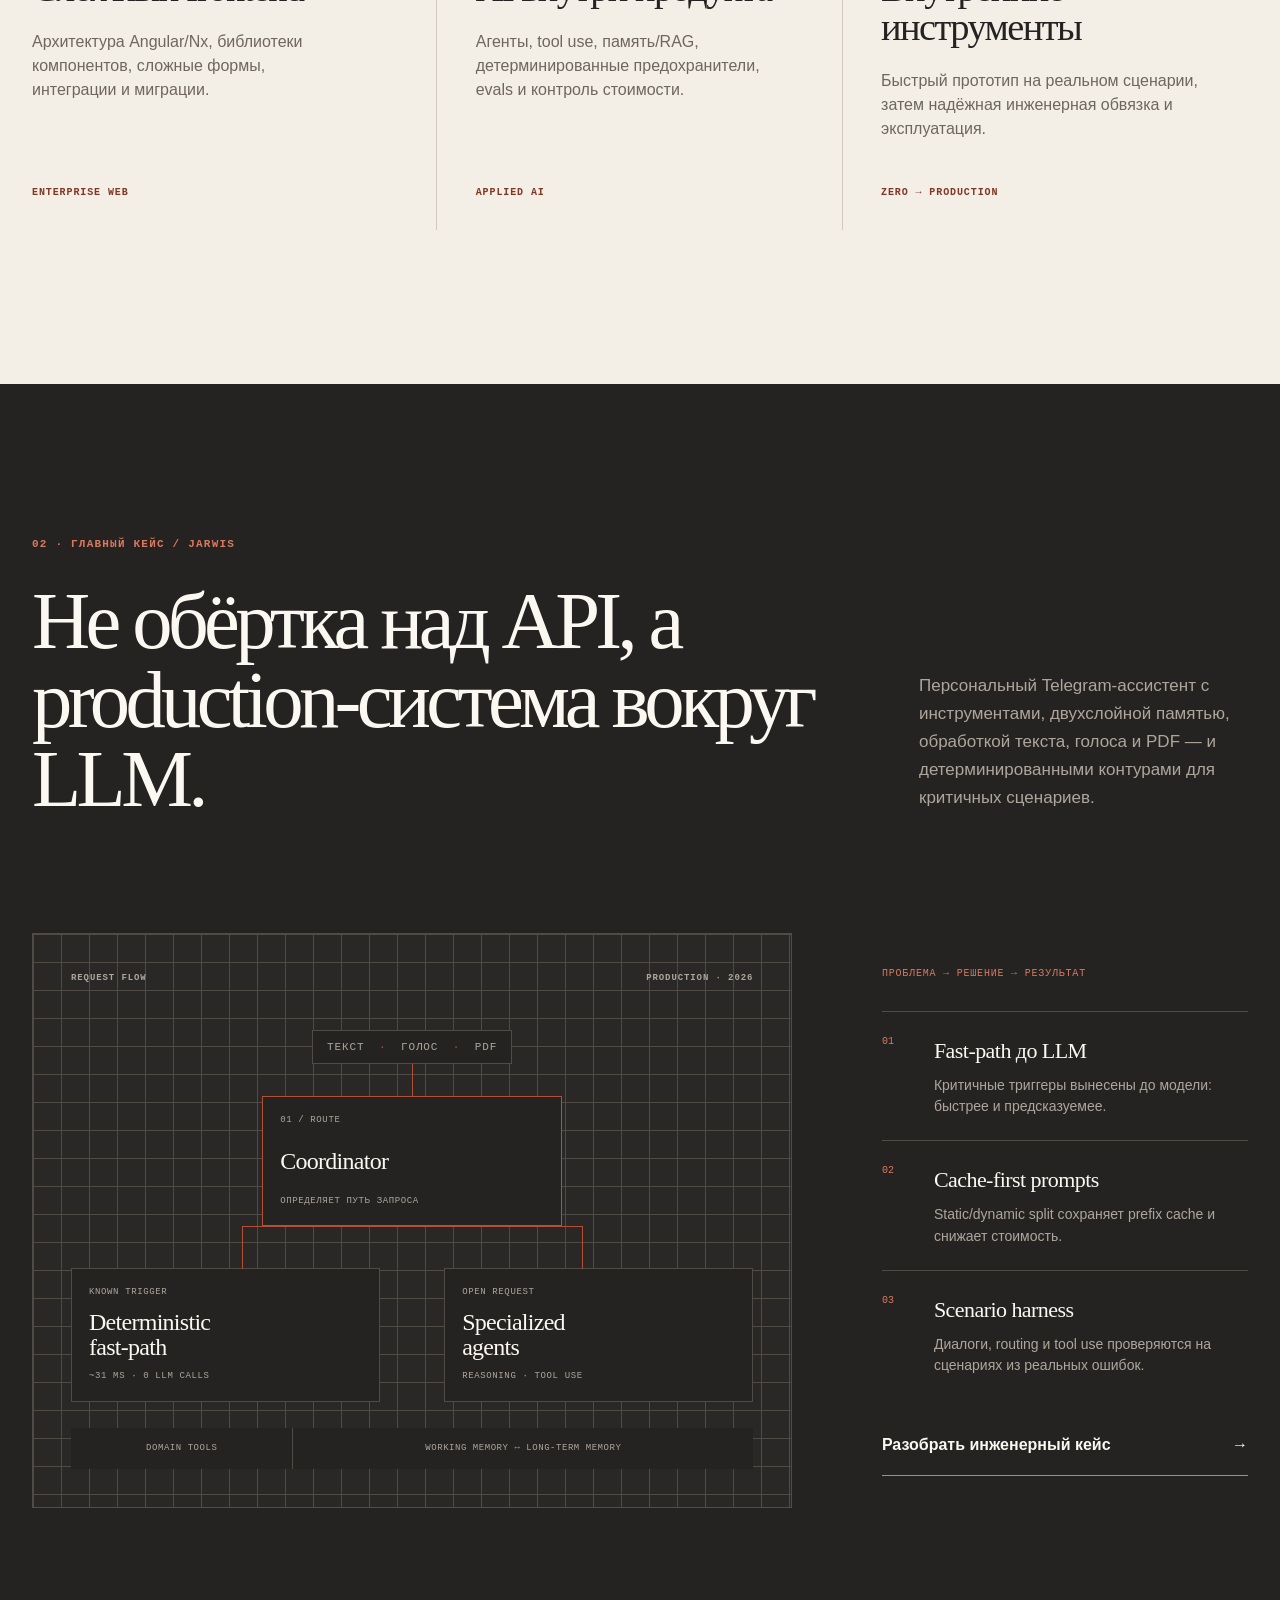
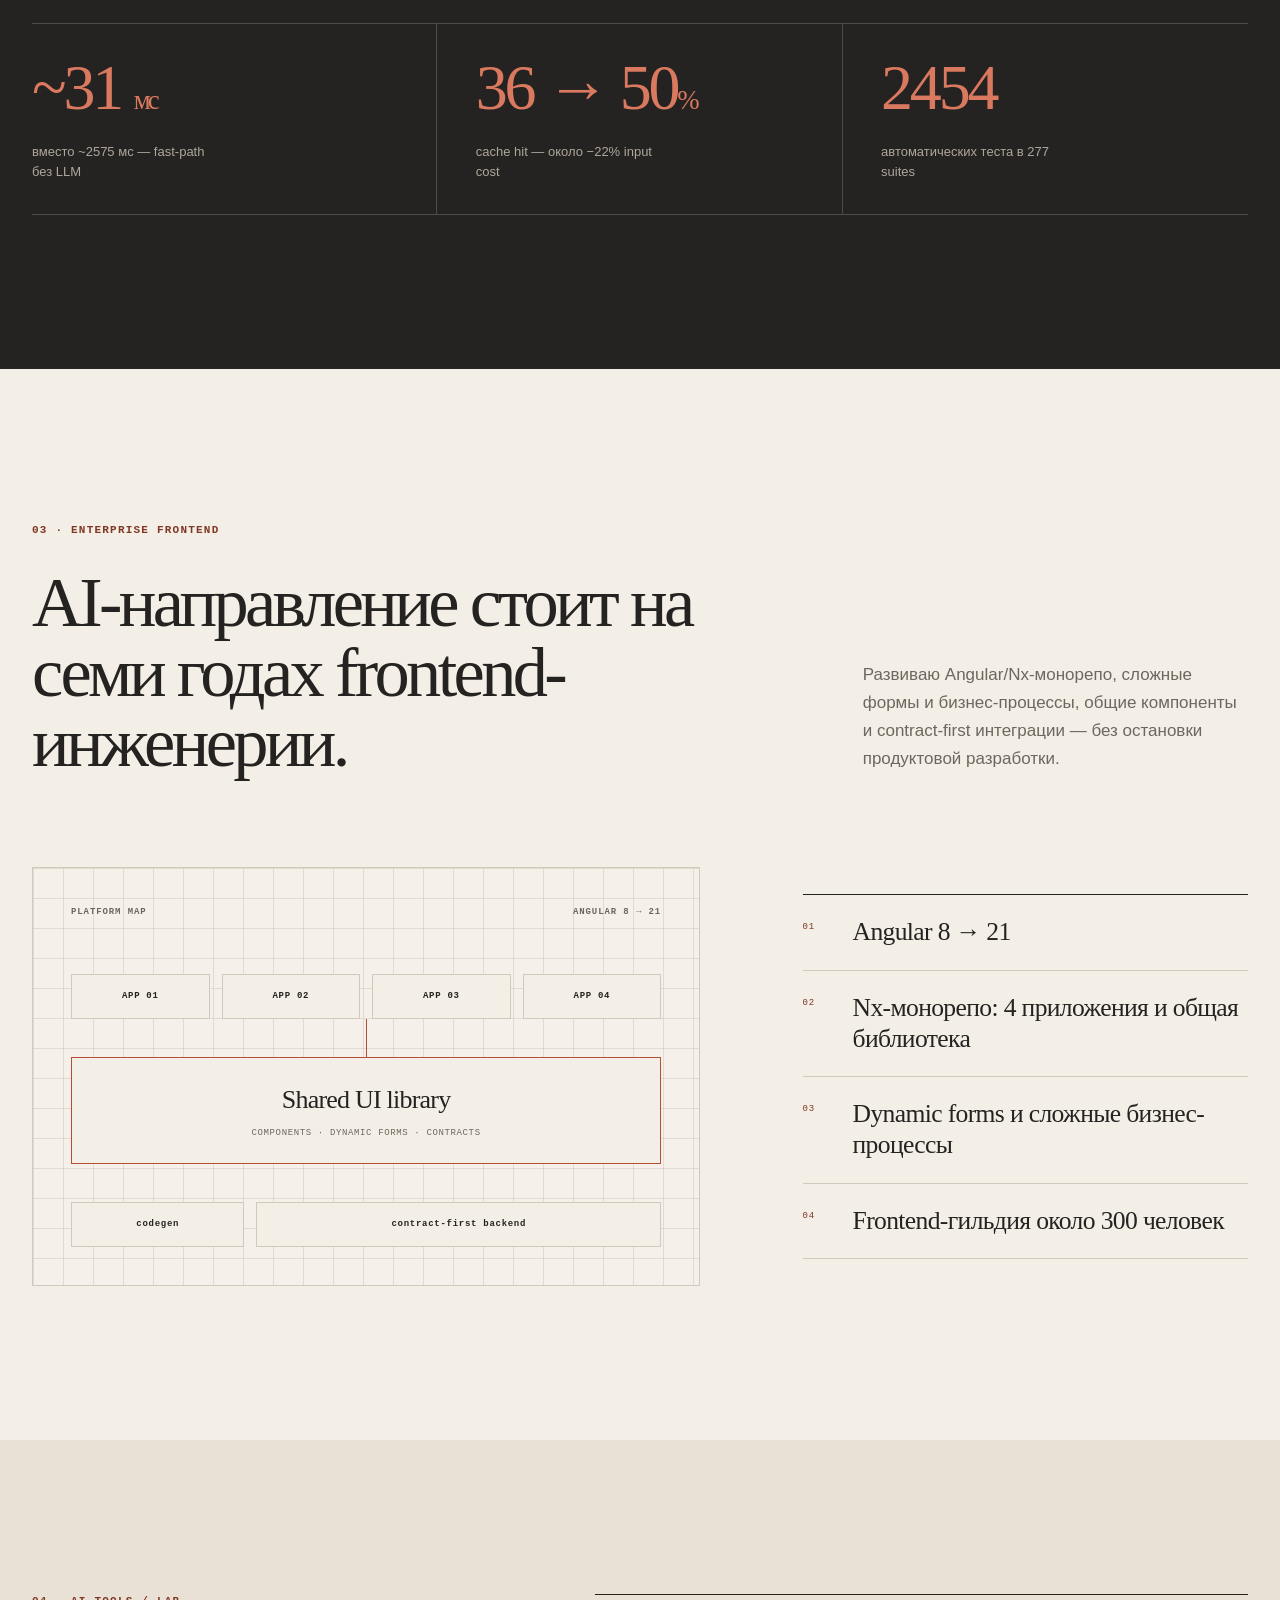
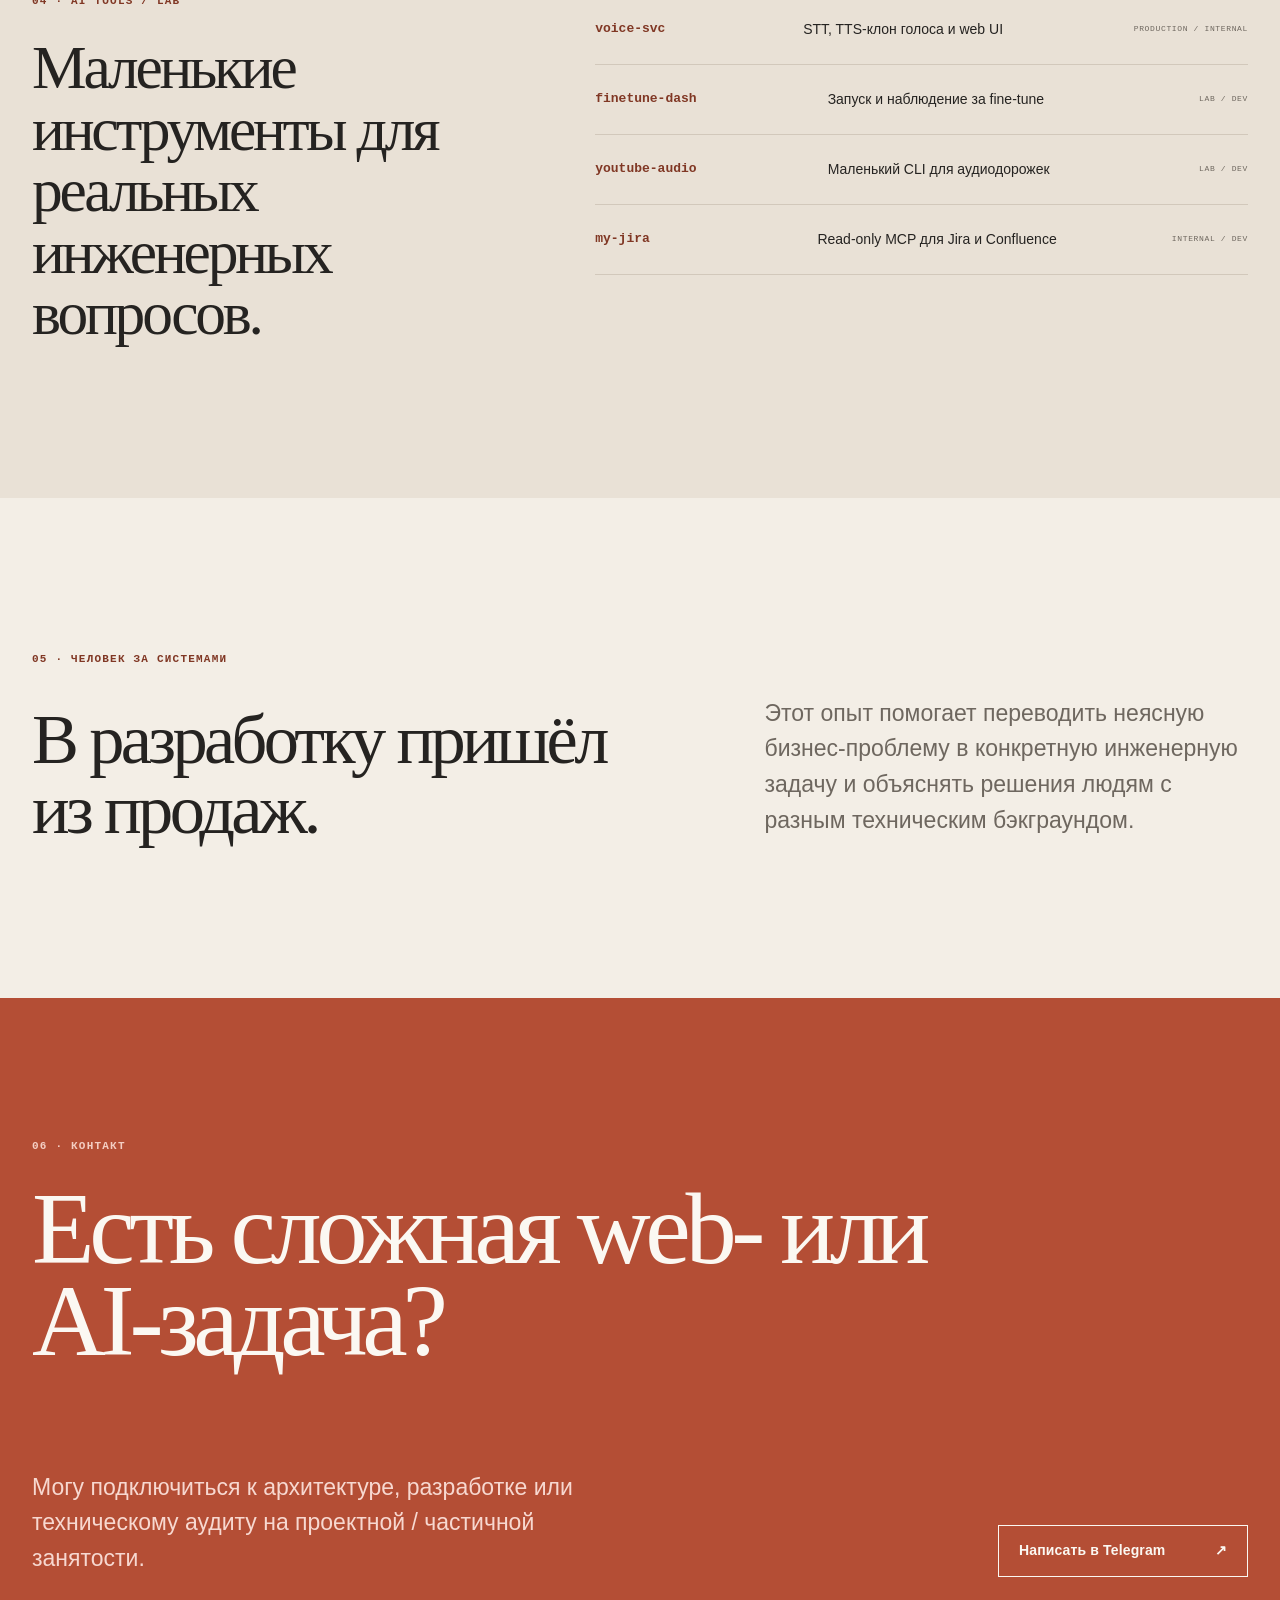
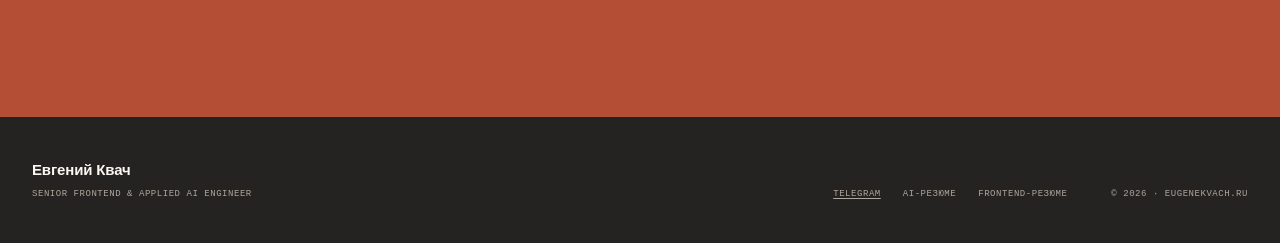
==== commit a0f1a66e: "feat: update hero portrait" ====
--- a/prototype/index.html
+++ b/prototype/index.html
@@ -71,12 +71,12 @@
           <img
             class="portrait__image"
             src="./assets/eugene-kvach.jpg"
-            alt="Евгений Квач у воды в солнечный день"
-            width="1350"
-            height="1800"
+            alt="Портрет Евгения Квача"
+            width="959"
+            height="1280"
           />
           <figcaption>
-            <span>Москва · 2026</span>
+            <span>Евгений Квач · 2026</span>
             <span>Web × Applied AI</span>
           </figcaption>
         </figure>
